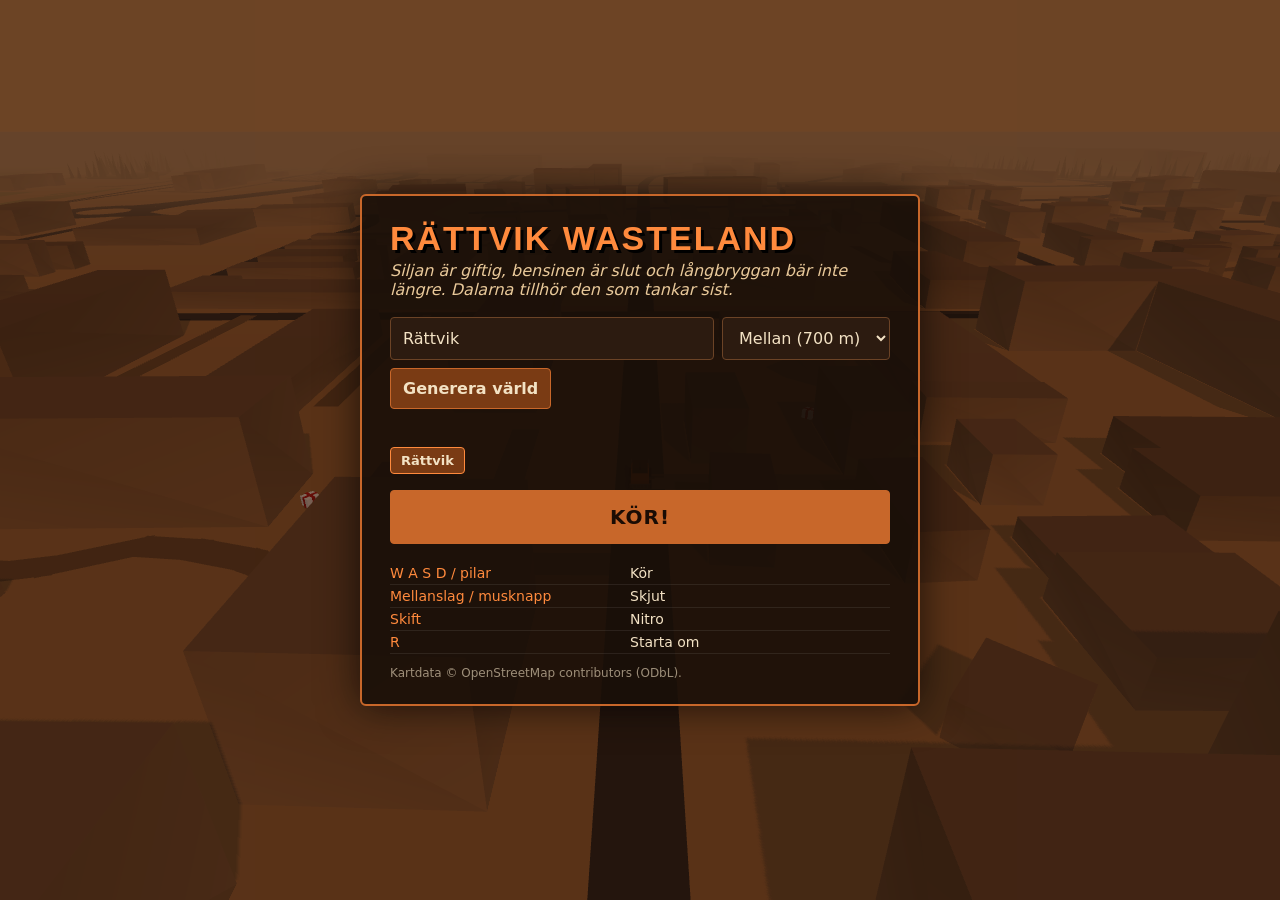
==== game/index.html @ 4329583c "Wasteland Builder: ort till Mad Max-bilspel, med Rättvik som standard Co-Authored-By: Claude Sonnet " ====
<!doctype html>
<html lang="sv">
<head>
<meta charset="utf-8">
<meta name="viewport" content="width=device-width, initial-scale=1">
<title>Wasteland Builder</title>
<link rel="stylesheet" href="style.css">
<script type="importmap">
{ "imports": {
  "three": "./vendor/three.module.js",
  "three/addons/": "./vendor/"
} }
</script>
</head>
<body>
<canvas id="view"></canvas>

<div id="hud" hidden>
  <div class="bars">
    <label>Skrov<div class="bar"><i id="b-hp"></i></div></label>
    <label>Ammo<div class="bar"><i id="b-ammo"></i></div></label>
    <label>Nitro<div class="bar"><i id="b-nitro"></i></div></label>
  </div>
  <div class="score"><b id="h-score">0</b><span id="h-wave">Våg 1</span></div>
  <div class="speed"><b id="h-speed">0</b> km/h</div>
  <canvas id="mini" width="200" height="200"></canvas>
  <div id="banner"></div>
</div>

<div id="menu">
  <div class="card">
    <h1 id="m-title">WASTELAND BUILDER</h1>
    <p id="m-tag" class="tag">Skriv en ort. Få en död värld att köra sönder i.</p>

    <div class="gen">
      <input id="place" type="text" value="Rättvik" placeholder="Ort, t.ex. Falun, Visby, Kiruna …" spellcheck="false">
      <select id="radius" title="Hur stort område">
        <option value="450">Liten (450 m)</option>
        <option value="700" selected>Mellan (700 m)</option>
        <option value="1000">Stor (1000 m)</option>
      </select>
      <button id="gen">Generera värld</button>
    </div>
    <div id="status"></div>

    <div id="saved"></div>

    <button id="play" class="big" disabled>Ladda …</button>

    <table class="keys">
      <tr><td>W A S D / pilar</td><td>Kör</td></tr>
      <tr><td>Mellanslag / musknapp</td><td>Skjut</td></tr>
      <tr><td>Skift</td><td>Nitro</td></tr>
      <tr><td>R</td><td>Starta om</td></tr>
    </table>
    <p class="small">Kartdata © OpenStreetMap contributors (ODbL).</p>
  </div>
</div>

<div id="over" hidden>
  <div class="card">
    <h1>SKROTAD</h1>
    <p id="o-text"></p>
    <button id="again" class="big">Kör igen (R)</button>
  </div>
</div>

<script type="module" src="main.js"></script>
</body>
</html>
---- game/style.css ----
* { box-sizing: border-box; }
html, body { margin: 0; height: 100%; overflow: hidden; background: #1a120c; color: #f3e2c4; font-family: "Segoe UI", system-ui, sans-serif; }
#view { position: fixed; inset: 0; width: 100%; height: 100%; display: block; }
[hidden] { display: none !important; }

#menu, #over { position: fixed; inset: 0; display: grid; place-items: center; background: rgba(20, 10, 4, .55) center/cover no-repeat; padding: 16px; overflow: auto; }
.card { background: rgba(25, 14, 8, .88); border: 2px solid #c8672a; border-radius: 6px; padding: 24px 28px; max-width: 560px; width: 100%; box-shadow: 0 0 40px #000a; }
h1 { margin: 0 0 4px; font: 900 34px/1.1 Impact, "Arial Black", sans-serif; letter-spacing: 2px; color: #ff8a3d; text-transform: uppercase; text-shadow: 3px 3px 0 #000; }
.tag { margin: 0 0 18px; color: #e9c99a; font-style: italic; }
.small { font-size: 12px; opacity: .6; margin: 12px 0 0; }

.gen { display: flex; gap: 8px; flex-wrap: wrap; }
.gen input { flex: 1 1 160px; }
input, select, button { font: inherit; padding: 10px 12px; border-radius: 4px; border: 1px solid #6b4326; background: #2c1b10; color: #f3e2c4; }
button { cursor: pointer; background: #7a3b14; border-color: #c8672a; font-weight: 700; }
button:hover:not(:disabled) { background: #a24d1a; }
button:disabled { opacity: .5; cursor: wait; }
button.big { width: 100%; margin-top: 16px; padding: 14px; font-size: 20px; background: #c8672a; color: #1a0c04; letter-spacing: 1px; }
button.big:hover:not(:disabled) { background: #ff8a3d; }
#status { min-height: 22px; margin: 8px 0 0; font-size: 14px; color: #ffc27a; }
#status.err { color: #ff6b5a; }
#saved { display: flex; flex-wrap: wrap; gap: 6px; margin-top: 8px; }
#saved button { padding: 5px 10px; font-size: 13px; background: #3a2414; border-color: #6b4326; }
#saved button.on { background: #7a3b14; border-color: #ff8a3d; }
.keys { margin-top: 18px; font-size: 14px; border-collapse: collapse; width: 100%; }
.keys td { padding: 3px 0; border-bottom: 1px solid #ffffff14; }
.keys td:first-child { color: #ff8a3d; width: 48%; }

#hud { position: fixed; inset: 0; pointer-events: none; text-shadow: 1px 1px 2px #000; }
.bars { position: absolute; left: 16px; top: 16px; width: 220px; display: grid; gap: 6px; font-size: 12px; text-transform: uppercase; letter-spacing: 1px; }
.bar { height: 12px; background: #0008; border: 1px solid #fff4; margin-top: 2px; }
.bar i { display: block; height: 100%; width: 100%; background: #6ac04a; transition: width .1s; }
#b-ammo { background: #e8b030; }
#b-nitro { background: #38a8ff; }
.score { position: absolute; right: 16px; top: 12px; text-align: right; }
.score b { display: block; font: 900 38px Impact, sans-serif; color: #ff8a3d; }
.speed { position: absolute; right: 16px; bottom: 16px; font-size: 14px; text-align: right; }
.speed b { font: 900 44px Impact, sans-serif; }
#mini { position: absolute; left: 16px; bottom: 16px; border-radius: 50%; border: 2px solid #c8672a; background: #000a; width: 160px; height: 160px; }
#banner { position: absolute; left: 0; right: 0; top: 24%; text-align: center; font: 900 54px Impact, sans-serif; color: #ff8a3d; text-shadow: 4px 4px 0 #000; opacity: 0; transition: opacity .4s; }
#banner.on { opacity: 1; }
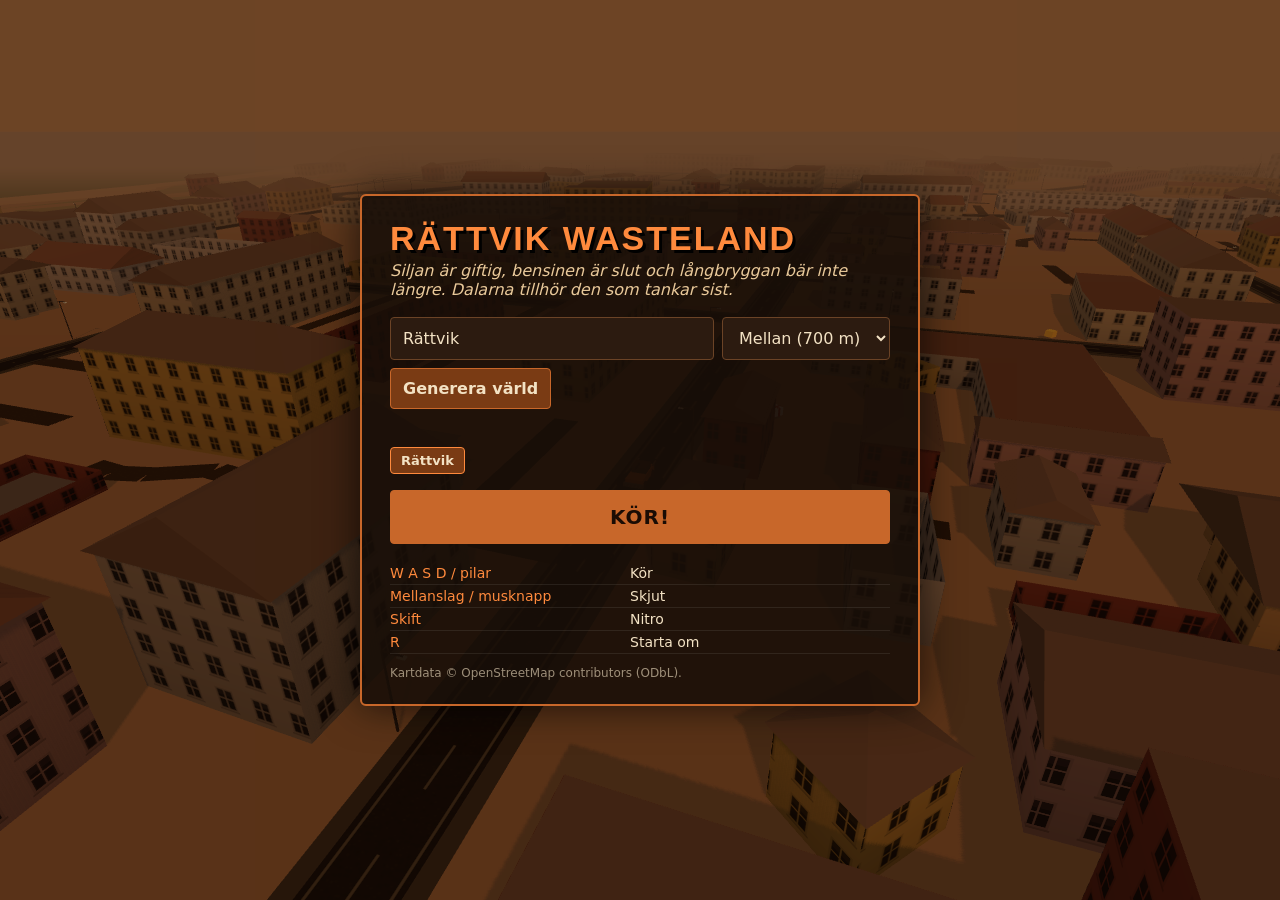
==== commit 2d2a8de1: "Riktiga hus och gator: fönster, tak, markeringar, trottoarer, lyktor, gatunamn Co-Authored-By: Claud" ====
--- a/game/index.html
+++ b/game/index.html
@@ -24,6 +24,7 @@
   <div class="score"><b id="h-score">0</b><span id="h-wave">Våg 1</span></div>
   <div class="speed"><b id="h-speed">0</b> km/h</div>
   <canvas id="mini" width="200" height="200"></canvas>
+  <div id="h-street"></div>
   <div id="banner"></div>
 </div>
 
--- a/game/style.css
+++ b/game/style.css
@@ -39,3 +39,4 @@
 #mini { position: absolute; left: 16px; bottom: 16px; border-radius: 50%; border: 2px solid #c8672a; background: #000a; width: 160px; height: 160px; }
 #banner { position: absolute; left: 0; right: 0; top: 24%; text-align: center; font: 900 54px Impact, sans-serif; color: #ff8a3d; text-shadow: 4px 4px 0 #000; opacity: 0; transition: opacity .4s; }
 #banner.on { opacity: 1; }
+#h-street { position: absolute; left: 0; right: 0; bottom: 18px; text-align: center; font: 600 18px/1 "Segoe UI", sans-serif; letter-spacing: 3px; text-transform: uppercase; color: #f3e2c4; }
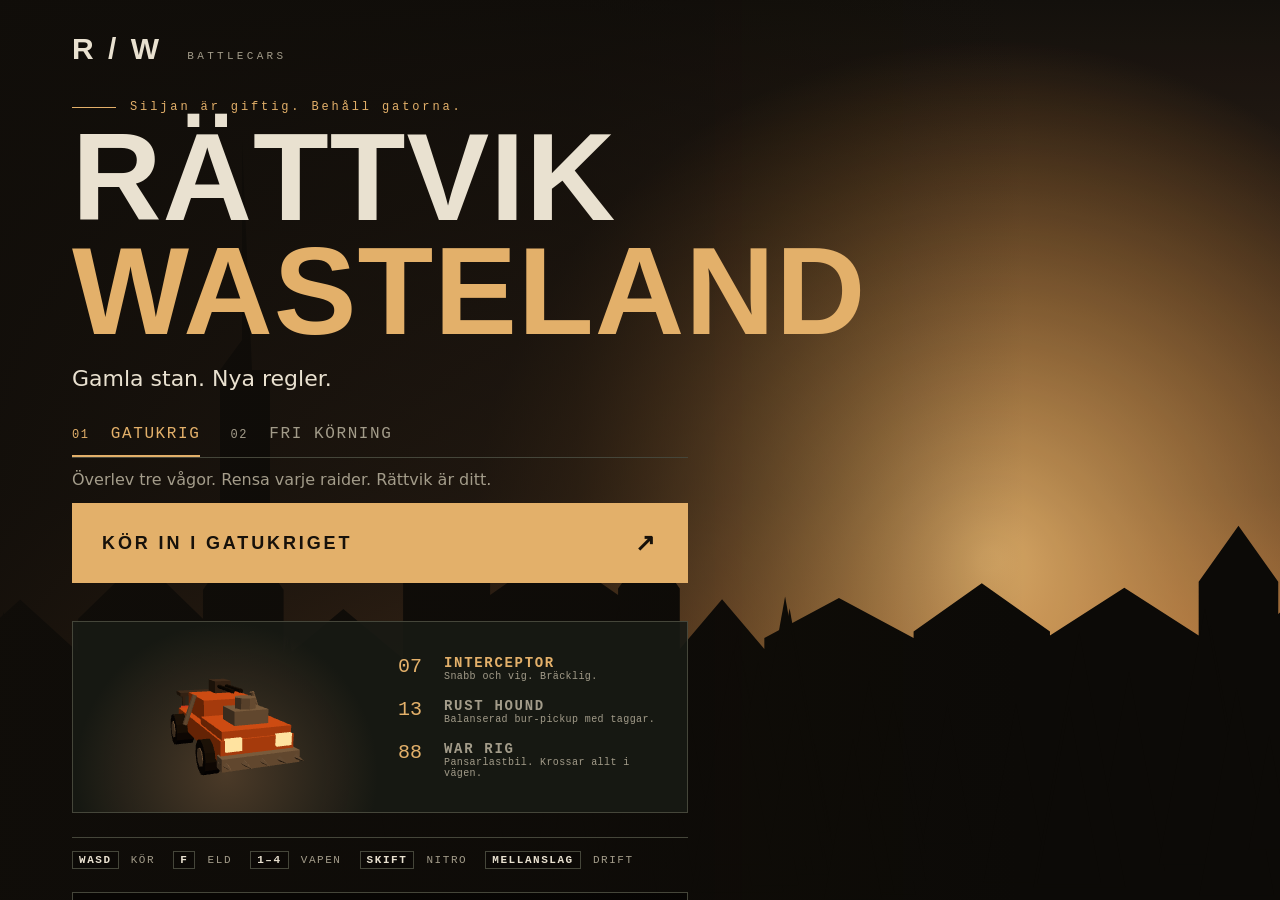
==== commit 0de28e7e: "Ombyggd grafik och spelupplevelse: Rättvik-hus efter OSM-taggar, gator med ytor och markeringar, vap" ====
--- a/game/index.html
+++ b/game/index.html
@@ -6,65 +6,85 @@
 <title>Wasteland Builder</title>
 <link rel="stylesheet" href="style.css">
 <script type="importmap">
-{ "imports": {
-  "three": "./vendor/three.module.js",
-  "three/addons/": "./vendor/"
-} }
+{ "imports": { "three": "./vendor/three.module.js", "three/addons/": "./vendor/" } }
 </script>
 </head>
 <body>
 <canvas id="view"></canvas>
+<div id="grain"></div>
+<div id="hitflash"></div>
 
+<!-- ============ HUD ============ -->
 <div id="hud" hidden>
-  <div class="bars">
-    <label>Skrov<div class="bar"><i id="b-hp"></i></div></label>
-    <label>Ammo<div class="bar"><i id="b-ammo"></i></div></label>
-    <label>Nitro<div class="bar"><i id="b-nitro"></i></div></label>
+  <div class="tl">
+    <div class="logo">R / W</div>
+    <div class="chip" id="h-street">RÄTTVIK</div>
+    <div class="wavebox"><small>GATUKRIG</small><b id="h-wave">VÅG 01 / 03</b><small id="h-remain">Förbered dig</small></div>
   </div>
-  <div class="score"><b id="h-score">0</b><span id="h-wave">Våg 1</span></div>
-  <div class="speed"><b id="h-speed">0</b> km/h</div>
+  <div class="tr">
+    <button id="b-respawn">ÅTERSTÄLL</button><button id="b-view">VY</button><button id="b-map">KARTA</button><button id="b-pause">II</button>
+  </div>
+  <div id="banner"></div>
+  <div id="markers"></div>
   <canvas id="mini" width="200" height="200"></canvas>
-  <div id="h-street"></div>
-  <div id="banner"></div>
+  <div class="panel bl">
+    <div class="row"><span>PANSAR</span><b id="v-hp">100%</b></div><div class="bar"><i id="b-hp"></i></div>
+    <div class="row"><span>NITRO</span><b id="v-nitro">100%</b></div><div class="bar blue"><i id="b-nitro"></i></div>
+    <div class="row gun"><span>TVILLINGKULSPRUTA</span><b id="h-gun">REDO</b></div>
+  </div>
+  <div id="weapons">
+    <button><kbd>1</kbd>KULSPRUTA</button><button><kbd>2</kbd>RAKETER <i>8</i></button><button><kbd>3</kbd>ELDKASTARE <i>100%</i></button><button><kbd>4</kbd>MINOR <i>6</i></button>
+    <span class="fire">F · ELD</span>
+  </div>
+  <div class="br"><small id="h-vehicle">INTERCEPTOR / 07</small><div class="speed"><b id="h-speed">000</b><span>KM/H</span></div><small>SKROT <b id="h-scrap">0</b></small></div>
+  <div class="keys"><kbd>C</kbd> KAMERA <kbd>Q</kbd> TITTA BAKÅT <kbd>R</kbd> ÅTERSTÄLL <kbd>TAB</kbd> KARTA <kbd>ESC</kbd> PAUS</div>
+  <div id="bigwrap" hidden><canvas id="bigmap" width="720" height="720"></canvas></div>
 </div>
 
+<!-- ============ Menu ============ -->
 <div id="menu">
-  <div class="card">
-    <h1 id="m-title">WASTELAND BUILDER</h1>
-    <p id="m-tag" class="tag">Skriv en ort. Få en död värld att köra sönder i.</p>
+  <canvas id="backdrop"></canvas>
+  <div class="inner">
+    <header><div class="logo">R / W <small>BATTLECARS</small></div></header>
+    <p class="eyebrow" id="m-tag">GATORNA ÄR DINA. BEHÅLL DEM.</p>
+    <h1><span id="m-title1">RÄTTVIK</span><span id="m-title2" class="gold">WASTELAND</span></h1>
+    <p class="sub" id="m-sub">Gamla stan. Nya regler.</p>
+    <nav id="tabs"><button data-m="war" class="on"><em>01</em> GATUKRIG</button><button data-m="roam"><em>02</em> FRI KÖRNING</button></nav>
+    <p class="desc" id="m-desc"></p>
+    <button id="play" class="cta" disabled><span>LADDAR …</span><i>↗</i></button>
 
-    <div class="gen">
-      <input id="place" type="text" value="Rättvik" placeholder="Ort, t.ex. Falun, Visby, Kiruna …" spellcheck="false">
-      <select id="radius" title="Hur stort område">
-        <option value="450">Liten (450 m)</option>
-        <option value="700" selected>Mellan (700 m)</option>
-        <option value="1000">Stor (1000 m)</option>
-      </select>
-      <button id="gen">Generera värld</button>
-    </div>
-    <div id="status"></div>
+    <section class="garage">
+      <canvas id="garage-cv"></canvas>
+      <div id="garage-list"></div>
+    </section>
 
-    <div id="saved"></div>
+    <div class="keyline"><kbd>WASD</kbd> KÖR <kbd>F</kbd> ELD <kbd>1–4</kbd> VAPEN <kbd>SKIFT</kbd> NITRO <kbd>MELLANSLAG</kbd> DRIFT</div>
 
-    <button id="play" class="big" disabled>Ladda …</button>
-
-    <table class="keys">
-      <tr><td>W A S D / pilar</td><td>Kör</td></tr>
-      <tr><td>Mellanslag / musknapp</td><td>Skjut</td></tr>
-      <tr><td>Skift</td><td>Nitro</td></tr>
-      <tr><td>R</td><td>Starta om</td></tr>
-    </table>
-    <p class="small">Kartdata © OpenStreetMap contributors (ODbL).</p>
+    <details id="builder">
+      <summary>Byt ort · bygg en ny värld av vilken plats som helst</summary>
+      <div class="gen">
+        <input id="place" type="text" value="Rättvik" placeholder="Ort, t.ex. Falun, Visby, Kiruna …" spellcheck="false">
+        <select id="radius"><option value="450">Liten (450 m)</option><option value="700" selected>Mellan (700 m)</option><option value="1000">Stor (1000 m)</option></select>
+        <button id="gen">GENERERA VÄRLD</button>
+      </div>
+      <div id="status"></div><div id="saved"></div>
+      <p class="small">Kartdata © OpenStreetMap contributors (ODbL).</p>
+    </details>
   </div>
 </div>
 
-<div id="over" hidden>
-  <div class="card">
-    <h1>SKROTAD</h1>
-    <p id="o-text"></p>
-    <button id="again" class="big">Kör igen (R)</button>
-  </div>
-</div>
+<!-- ============ Overlays ============ -->
+<div id="pause" class="overlay" hidden><div class="card">
+  <small>MOTORN GÅR PÅ TOMGÅNG</small><h2>TA ETT ANDETAG.</h2>
+  <p>WASD / pilar: kör · F / klick: eld<br>1–4 / E: välj vapen · 4 + F lägger en mina<br>Skift: nitro · Mellanslag: drift · C: kamera<br>Tab: karta · R: återställ på en fri gata</p>
+  <button id="resume" class="cta"><span>TILLBAKA TILL GATORNA</span><i>↗</i></button>
+  <button id="to-menu" class="link">BYT FORDON / TILLBAKA TILL GARAGET</button>
+</div></div>
+<div id="over" class="overlay" hidden><div class="card"><small>MOTORN ÄR DÖD</small><h2>SKROTAD.</h2><p id="o-text"></p>
+  <button id="again" class="cta"><span>KÖR IGEN</span><i>↗</i></button><button id="to-menu2" class="link">TILLBAKA TILL GARAGET</button></div></div>
+<div id="win" class="overlay" hidden><div class="card"><small>SISTA RAIDERN ÄR SKROTAD</small><h2 class="gold">STADEN ÄR DIN.</h2><p id="w-text"></p>
+  <button id="again2" class="cta"><span>NYTT SLAG</span><i>↗</i></button><button id="to-menu3" class="link">TILLBAKA TILL GARAGET</button></div></div>
+<div id="loading" class="overlay"><div class="card"><small id="load-text">FÖRBEREDER GATORNA</small><div class="loadbar"><i></i></div></div></div>
 
 <script type="module" src="main.js"></script>
 </body>
--- a/game/style.css
+++ b/game/style.css
@@ -1,42 +1,94 @@
+:root { --bg: #14130f; --panel: rgba(24, 26, 21, .9); --line: #45463a; --gold: #e3b06a; --text: #e9e1d0; --dim: #a39c8a; --mono: "Courier New", ui-monospace, monospace; --display: Impact, "Arial Narrow Bold", "Arial Black", sans-serif; }
 * { box-sizing: border-box; }
-html, body { margin: 0; height: 100%; overflow: hidden; background: #1a120c; color: #f3e2c4; font-family: "Segoe UI", system-ui, sans-serif; }
+html, body { margin: 0; height: 100%; overflow: hidden; background: var(--bg); color: var(--text); font-family: "Segoe UI", system-ui, sans-serif; }
+[hidden] { display: none !important; }
+button { font: inherit; color: inherit; cursor: pointer; }
+kbd { font: 700 11px var(--mono); border: 1px solid var(--line); padding: 2px 6px; margin: 0 4px 0 10px; color: var(--text); background: #0003; }
+small { font: 11px var(--mono); letter-spacing: .18em; color: var(--dim); text-transform: uppercase; }
+
 #view { position: fixed; inset: 0; width: 100%; height: 100%; display: block; }
-[hidden] { display: none !important; }
+#grain { position: fixed; inset: 0; pointer-events: none; z-index: 5; background: radial-gradient(ellipse at center, transparent 55%, rgba(8, 6, 3, .6) 100%); }
+#hitflash { position: fixed; inset: 0; pointer-events: none; z-index: 6; opacity: 0; background: radial-gradient(ellipse at center, transparent 40%, rgba(200, 30, 10, .55)); }
 
-#menu, #over { position: fixed; inset: 0; display: grid; place-items: center; background: rgba(20, 10, 4, .55) center/cover no-repeat; padding: 16px; overflow: auto; }
-.card { background: rgba(25, 14, 8, .88); border: 2px solid #c8672a; border-radius: 6px; padding: 24px 28px; max-width: 560px; width: 100%; box-shadow: 0 0 40px #000a; }
-h1 { margin: 0 0 4px; font: 900 34px/1.1 Impact, "Arial Black", sans-serif; letter-spacing: 2px; color: #ff8a3d; text-transform: uppercase; text-shadow: 3px 3px 0 #000; }
-.tag { margin: 0 0 18px; color: #e9c99a; font-style: italic; }
-.small { font-size: 12px; opacity: .6; margin: 12px 0 0; }
+/* ---------- HUD ---------- */
+#hud { position: fixed; inset: 0; pointer-events: none; z-index: 10; font-family: var(--mono); text-transform: uppercase; }
+#hud button { pointer-events: auto; }
+.logo { font: 900 30px var(--display); letter-spacing: 3px; }
+.logo small { font-size: 11px; margin-left: 14px; letter-spacing: .3em; }
+.tl { position: absolute; left: 20px; top: 16px; display: grid; grid-template-columns: auto 1fr; gap: 10px 14px; align-items: start; }
+.chip { align-self: center; border-left: 3px solid var(--gold); background: var(--panel); padding: 6px 12px; font-size: 12px; letter-spacing: .18em; }
+.wavebox { grid-column: 1 / -1; background: var(--panel); border-top: 3px solid var(--gold); padding: 10px 22px; text-align: center; min-width: 240px; }
+.wavebox b { display: block; font: 900 28px var(--display); letter-spacing: 2px; margin: 4px 0; }
+.tr { position: absolute; right: 20px; top: 20px; display: flex; gap: 8px; }
+.tr button { background: var(--panel); border: 1px solid var(--line); padding: 12px 14px; font: 700 12px var(--mono); letter-spacing: .12em; }
+.tr button:first-child { color: var(--gold); }
+.panel { position: absolute; background: var(--panel); border: 1px solid var(--line); padding: 14px 16px; font-size: 12px; letter-spacing: .12em; }
+.bl { left: 20px; bottom: 20px; width: min(300px, 44vw); }
+.bl .row { display: flex; justify-content: space-between; margin: 8px 0 4px; } .bl .row b { color: var(--gold); }
+.bar { height: 5px; background: #fff2; } .bar i { display: block; height: 100%; width: 100%; background: var(--gold); transition: width .12s; } .bar i.low { background: #d8442a; }
+.bar.blue i { background: #84b7c4; }
+.gun { margin-top: 14px !important; padding-top: 10px; border-top: 1px solid var(--line); } #h-gun.warn { color: #ff5a3a; }
+#mini { position: absolute; left: 20px; bottom: 186px; width: 150px; height: 150px; border-radius: 50%; border: 2px solid var(--gold); background: #000a; }
+#weapons { position: absolute; left: 50%; bottom: 52px; transform: translateX(-50%); display: flex; background: var(--panel); border: 1px solid var(--line); }
+#weapons button { background: none; border: 0; padding: 12px 18px; font: 700 12px var(--mono); letter-spacing: .1em; border-right: 1px solid var(--line); display: flex; gap: 8px; align-items: center; }
+#weapons button.on { background: var(--gold); color: #1a1408; } #weapons kbd { margin: 0; border-color: currentColor; } #weapons i { font-style: normal; opacity: .8; }
+#weapons .fire { padding: 12px 16px; color: var(--gold); font-size: 12px; font-weight: 700; letter-spacing: .1em; }
+.br { position: absolute; right: 20px; bottom: 20px; text-align: right; }
+.speed { display: flex; align-items: baseline; justify-content: flex-end; gap: 10px; } .speed b { font: 900 clamp(56px, 9vw, 96px)/1 var(--display); } .speed span { font-size: 14px; color: var(--dim); }
+.br small b { color: var(--text); }
+.keys { position: absolute; left: 0; right: 0; bottom: 8px; text-align: center; font-size: 10px; letter-spacing: .14em; color: var(--dim); }
+#banner { position: absolute; left: 50%; top: 22%; transform: translateX(-50%); border-left: 3px solid var(--gold); background: var(--panel); padding: 14px 34px; font: 700 15px var(--mono); letter-spacing: .22em; opacity: 0; transition: opacity .4s; white-space: nowrap; }
+#banner.on { opacity: 1; }
+#markers { position: absolute; inset: 0; overflow: hidden; }
+.mk { position: absolute; left: 0; top: 0; display: none; margin: -30px 0 0 -40px; width: 80px; text-align: center; font-size: 10px; letter-spacing: .06em; }
+.mk b { display: block; font-size: 20px; line-height: 1; color: #ff8a5a; } .mk span { background: #0009; padding: 2px 6px; color: #ffb090; }
+.mk.p b { color: #8fd18f; } .mk.p span { color: #b4e8b4; }
+#bigwrap { position: absolute; inset: 0; display: grid; place-items: center; background: #000b; } #bigmap { width: min(86vh, 90vw); height: min(86vh, 90vw); border: 2px solid var(--gold); }
 
-.gen { display: flex; gap: 8px; flex-wrap: wrap; }
-.gen input { flex: 1 1 160px; }
-input, select, button { font: inherit; padding: 10px 12px; border-radius: 4px; border: 1px solid #6b4326; background: #2c1b10; color: #f3e2c4; }
-button { cursor: pointer; background: #7a3b14; border-color: #c8672a; font-weight: 700; }
-button:hover:not(:disabled) { background: #a24d1a; }
-button:disabled { opacity: .5; cursor: wait; }
-button.big { width: 100%; margin-top: 16px; padding: 14px; font-size: 20px; background: #c8672a; color: #1a0c04; letter-spacing: 1px; }
-button.big:hover:not(:disabled) { background: #ff8a3d; }
-#status { min-height: 22px; margin: 8px 0 0; font-size: 14px; color: #ffc27a; }
-#status.err { color: #ff6b5a; }
-#saved { display: flex; flex-wrap: wrap; gap: 6px; margin-top: 8px; }
-#saved button { padding: 5px 10px; font-size: 13px; background: #3a2414; border-color: #6b4326; }
-#saved button.on { background: #7a3b14; border-color: #ff8a3d; }
-.keys { margin-top: 18px; font-size: 14px; border-collapse: collapse; width: 100%; }
-.keys td { padding: 3px 0; border-bottom: 1px solid #ffffff14; }
-.keys td:first-child { color: #ff8a3d; width: 48%; }
+/* ---------- menu ---------- */
+#menu { position: fixed; inset: 0; z-index: 20; overflow: auto; background: #12100c; }
+#backdrop { position: fixed; inset: 0; width: 100%; height: 100%; object-fit: cover; opacity: .9; }
+#menu::after { content: ""; position: fixed; inset: 0; background: linear-gradient(90deg, #100d09ee 0%, #100d09aa 45%, #100d0900 80%); pointer-events: none; }
+.inner { position: relative; z-index: 2; max-width: 760px; padding: 32px clamp(20px, 6vw, 72px) 60px; }
+.eyebrow { margin: 34px 0 6px; font: 12px var(--mono); letter-spacing: .24em; color: var(--gold); display: flex; align-items: center; gap: 14px; } .eyebrow::before { content: ""; width: 44px; height: 1px; background: var(--gold); }
+h1 { margin: 0; font: 900 clamp(64px, 11vw, 124px)/.92 var(--display); letter-spacing: 1px; text-transform: uppercase; } h1 span { display: block; } .gold { color: var(--gold); }
+.sub { font-size: 22px; margin: 18px 0 22px; }
+#tabs { display: flex; gap: 30px; border-bottom: 1px solid var(--line); } #tabs button { background: none; border: 0; padding: 12px 0; font: 16px var(--mono); letter-spacing: .1em; color: var(--dim); border-bottom: 2px solid transparent; }
+#tabs button em { font-style: normal; font-size: 12px; margin-right: 10px; } #tabs button.on { color: var(--gold); border-color: var(--gold); }
+.desc { color: var(--dim); margin: 12px 0 14px; }
+.cta { display: flex; width: 100%; justify-content: space-between; align-items: center; background: var(--gold); color: #17110a; border: 0; padding: 26px 30px; font: 900 18px "Segoe UI", sans-serif; letter-spacing: .16em; } .cta i { font-style: normal; font-size: 24px; } .cta:hover:not(:disabled) { background: #f0c07c; } .cta:disabled { opacity: .55; cursor: wait; }
+.garage { margin-top: 38px; border: 1px solid var(--line); background: var(--panel); display: grid; grid-template-columns: 1fr 1fr; min-height: 190px; }
+#garage-cv { width: 100%; height: 190px; display: block; background: radial-gradient(circle at 50% 80%, #4b3a28, transparent 70%); }
+#garage-list { display: grid; align-content: center; padding: 8px 18px; }
+#garage-list button { background: none; border: 0; display: grid; grid-template-columns: 46px 1fr; text-align: left; padding: 8px 0; color: var(--dim); }
+#garage-list em { font: normal 20px var(--mono); color: var(--gold); grid-row: span 2; } #garage-list b { font: 700 14px var(--mono); letter-spacing: .12em; text-transform: uppercase; } #garage-list small { font-size: 10px; letter-spacing: .04em; text-transform: none; }
+#garage-list button.on { color: var(--text); } #garage-list button.on b { color: var(--gold); }
+.keyline { margin-top: 24px; font: 11px var(--mono); letter-spacing: .14em; color: var(--dim); border-top: 1px solid var(--line); padding-top: 16px; } .keyline kbd:first-child { margin-left: 0; }
+#builder { margin-top: 26px; border: 1px solid var(--line); background: #0007; padding: 0; } #builder summary { cursor: pointer; padding: 14px 18px; font: 12px var(--mono); letter-spacing: .14em; color: var(--gold); text-transform: uppercase; } #builder[open] summary { border-bottom: 1px solid var(--line); }
+#builder .gen, #builder #status, #builder #saved, #builder .small { margin: 14px 18px 0; } #builder .small { margin-bottom: 14px; }
+.gen { display: flex; gap: 8px; flex-wrap: wrap; } .gen input { flex: 1 1 180px; }
+input, select { font: inherit; padding: 11px 12px; background: #0008; border: 1px solid var(--line); color: var(--text); }
+#gen { background: var(--gold); color: #17110a; border: 0; padding: 11px 16px; font: 700 12px var(--mono); letter-spacing: .12em; } #gen:disabled { opacity: .5; }
+#status { min-height: 20px; font-size: 13px; color: var(--gold); } #status.err { color: #ff7a60; }
+#saved { display: flex; flex-wrap: wrap; gap: 6px; } #saved button { background: none; border: 1px solid var(--line); padding: 6px 12px; font: 12px var(--mono); color: var(--dim); } #saved button.on { border-color: var(--gold); color: var(--gold); }
+.small { font-size: 12px; opacity: .6; }
 
-#hud { position: fixed; inset: 0; pointer-events: none; text-shadow: 1px 1px 2px #000; }
-.bars { position: absolute; left: 16px; top: 16px; width: 220px; display: grid; gap: 6px; font-size: 12px; text-transform: uppercase; letter-spacing: 1px; }
-.bar { height: 12px; background: #0008; border: 1px solid #fff4; margin-top: 2px; }
-.bar i { display: block; height: 100%; width: 100%; background: #6ac04a; transition: width .1s; }
-#b-ammo { background: #e8b030; }
-#b-nitro { background: #38a8ff; }
-.score { position: absolute; right: 16px; top: 12px; text-align: right; }
-.score b { display: block; font: 900 38px Impact, sans-serif; color: #ff8a3d; }
-.speed { position: absolute; right: 16px; bottom: 16px; font-size: 14px; text-align: right; }
-.speed b { font: 900 44px Impact, sans-serif; }
-#mini { position: absolute; left: 16px; bottom: 16px; border-radius: 50%; border: 2px solid #c8672a; background: #000a; width: 160px; height: 160px; }
-#banner { position: absolute; left: 0; right: 0; top: 24%; text-align: center; font: 900 54px Impact, sans-serif; color: #ff8a3d; text-shadow: 4px 4px 0 #000; opacity: 0; transition: opacity .4s; }
-#banner.on { opacity: 1; }
-#h-street { position: absolute; left: 0; right: 0; bottom: 18px; text-align: center; font: 600 18px/1 "Segoe UI", sans-serif; letter-spacing: 3px; text-transform: uppercase; color: #f3e2c4; }
+/* ---------- overlays ---------- */
+.overlay { position: fixed; inset: 0; z-index: 30; display: grid; place-items: center; background: #0a0907cc; padding: 16px; }
+.card { background: #191b16; border: 1px solid var(--line); padding: 38px; width: min(620px, 100%); }
+.card h2 { margin: 12px 0 22px; font: 900 clamp(48px, 9vw, 76px)/1 var(--display); color: var(--gold); } .card h2.gold { color: var(--gold); }
+.card p { color: #bdb6a4; line-height: 1.9; margin: 0 0 24px; }
+.link { display: block; width: 100%; background: none; border: 0; margin-top: 22px; font: 12px var(--mono); letter-spacing: .2em; color: var(--dim); }
+.loadbar { height: 3px; background: #fff2; margin-top: 18px; overflow: hidden; } .loadbar i { display: block; width: 40%; height: 100%; background: var(--gold); animation: ld 1.1s infinite ease-in-out; } @keyframes ld { from { margin-left: -40%; } to { margin-left: 100%; } }
+
+/* ---------- narrow windows ---------- */
+@media (max-width: 960px) {
+  .tl { left: 12px; top: 10px; gap: 6px 10px; } .logo { font-size: 22px; } .chip { font-size: 10px; padding: 5px 8px; }
+  .wavebox { min-width: 0; padding: 6px 14px; } .wavebox b { font-size: 20px; margin: 2px 0; }
+  .tr { right: 12px; top: 10px; gap: 4px; } .tr button { padding: 8px 9px; font-size: 10px; }
+  #banner { top: 30%; padding: 10px 18px; font-size: 12px; white-space: normal; text-align: center; width: 86vw; }
+  .bl { left: 12px; bottom: 12px; width: 55vw; padding: 10px 12px; } .gun { margin-top: 8px !important; }
+  #weapons { left: 12px; right: 12px; transform: none; bottom: 150px; flex-wrap: wrap; } #weapons button { padding: 8px 10px; font-size: 10px; flex: 1 1 auto; } #weapons .fire { display: none; }
+  #mini { left: 12px; bottom: 206px; width: 110px; height: 110px; }
+  .br { right: 12px; bottom: 12px; } .speed b { font-size: 54px; } .keys { display: none; }
+}
